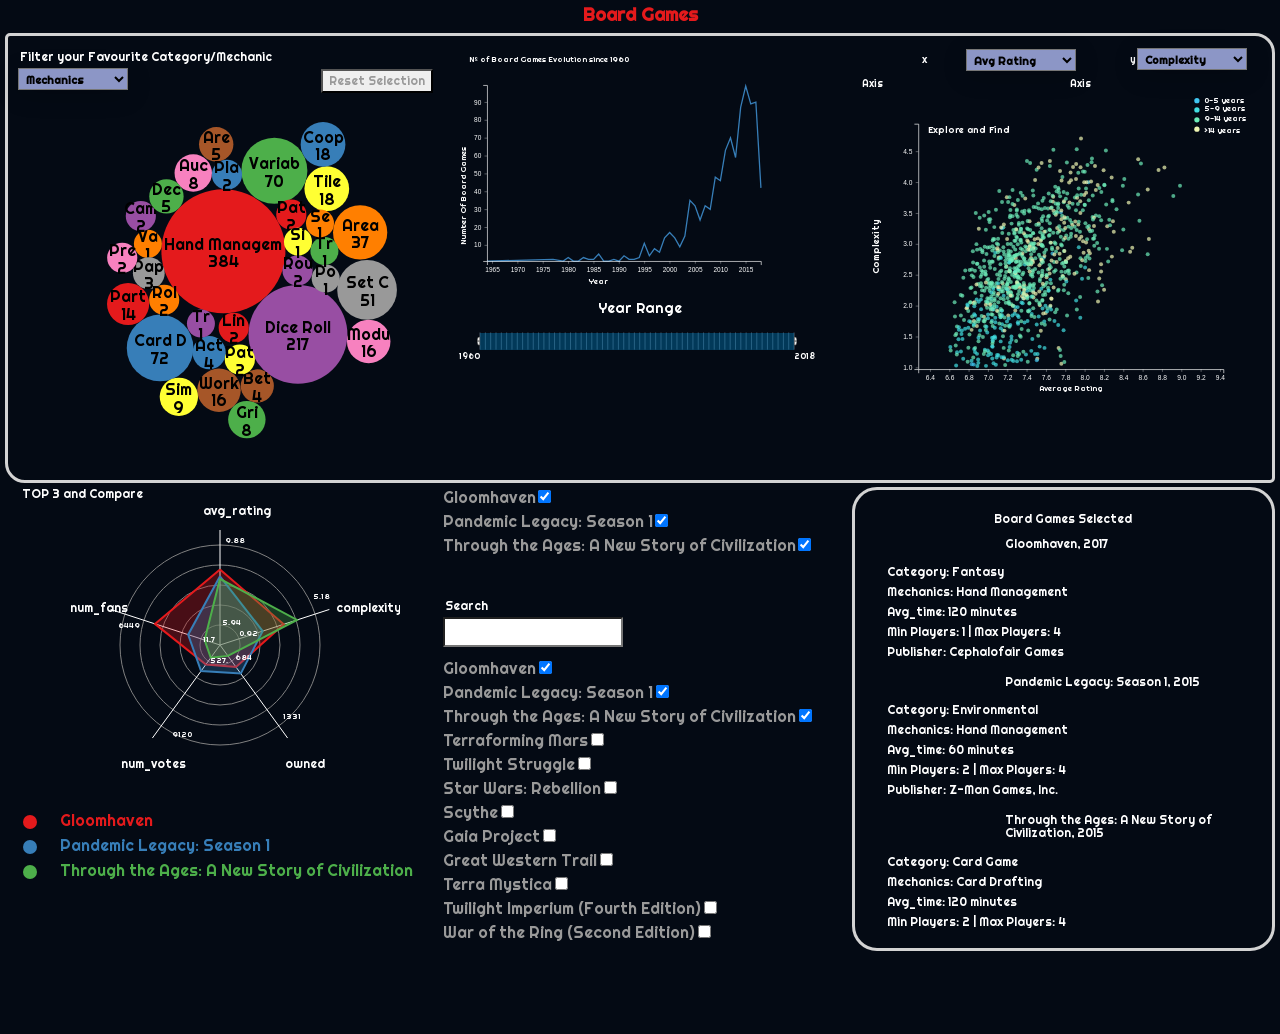
==== index.html @ 034e1475 "Add files via upload" ====
<!DOCTYPE html>
<html>

<head>
    <title>Board Games</title>
    <link rel="stylesheet" href="css/bootstrap.min.css">
    <link rel="stylesheet" href="css/jquery-ui.min.css">
    <link rel="stylesheet" href="css/styles.css">

    <style type="text/css">
        @font-face {
            font-family: myfont;
            src: url(font/Righteous-Regular.ttf) format("truetype");
        }
    </style>
</head>

<body>
   
    <div class="container-fluid">
        <div class="row">
            <div class="col-12">
                <span>
                    <h6>Board Games</h6>
                </span>
            </div>
        </div>
        <div class="row my-row">
            <div class="col-lg-4 col-md-8 col-sm-6">
                <div class="row">
                    <div>
                        <div style="color: white;"><p>Filter your Favourite Category/Mechanic</p></div>
                        <div style="float: left;" class="box">
                            <select id="mechs_cat">
                                <option selected value="top_mechanic_idx">Mechanics</option>
                                <option value="top_category_idx">Category</option>
                            </select>
                        </div>
                        <div style="float: right;" class="box">
                           <button>Reset Selection</button>
                        </div>
                    </div>
                </div>
                <div id="bubble"></div>
            </div>
            <div class="col-lg-4 col-md-2 col-sm-6">
                <div id="my_dataviz"></div>
                <div class="row">
                    <div class="col-lg-12 col-md-12 col-sm-12">

                        <h5>Year Range</h5>
                        <div id="eventhandler"></div>
                        <div id="scattervalues" style="display:none"></div>

                    </div>
                </div>
            </div>
            <div class="col-lg-4 col-md-3 col-sm-6">
                <div class="row">
                    <div class="col-lg-3 col-md-2 col-sm-6 col-xs-12 col-12">
                        <div>
                            <span style="margin-left: 60px;">x Axis</span>
                        </div>
                    </div>
                    
                    <div style="margin-top: 3px;" class="col-lg-3 col-md-10 col-sm-6 col-xs-12 col-12">
                        <div>
                            <div style="float: left; margin-right: 65px;" class="box">
                                <select id="var-selectx">
                                    <option selected value="weight">Complexity</option>
                                    <option value="owned">Onwned</option>
                                    <option selected value="avg_rating">Avg Rating</option>
                                    <option value="geek_rating">Geek Rating</option>
                                    <option value="num_fans">Nº of fans</option>
                                </select>
                            </div>
                        </div>
                    </div>
                    <div class="col-lg-3 col-md-10 col-sm-6 col-xs-12 col-12">
                        <div>
                            <span style="margin-left: 60px;">y Axis</span>
                        </div>
                    </div>
                    <div style="margin-top: 2px;" class="col-lg-3 col-md-10 col-sm-6 col-xs-12 col-12">
                        <div  class="box">
                            <select id="var-selecty">
                                <option selected value="avg_rating">Avg Rating</option>
                                <option value="geek_rating">Geek Rating</option>
                                <option value="num_fans">Nº of fans</option>
                                <option selected value="weight">Complexity</option>
                                <option value="owned">Onwned</option>
                            </select>
                        </div>
                    </div>
                </div>
                <div id="scatterchart"></div>
            </div>
        </div>
        <div class="row">
            <div class="col-lg-4 col-md-6 col-sm-6">
                <p>TOP 3 and Compare</p>
                <div id="radial-struc"></div>
            </div>
            <div class="col-lg-4 col-md-6 col-sm-6">
                <div style="margin-top: 3px;" id="checklist_games"></div>
                <div><svg height = "30"></svg></div>
                <p>Search</p>
                <input type="text" id="filterOn" />
                <div style="margin-top: 10px;" id="filteredList"></div>
                
            </div>
            <div class="col-lg-4 col-md-6 col-sm-6 my-col">
                <div class="selected-container">
                    <div class="selected-header">Board Games Selected</div>
                    <div class="selected-body"></div>
                </div>
            </div>
        </div>
    </div>

    
    <!--Imports-->
    <script src="lib/jquery.min.js"></script>
    <script src="lib/sweetalert2.all.min.js"></script>
    <script src="lib/tether.min.js"></script>
    <script src="lib/bootstrap.min.js"></script>
    <script src="lib/d3.js"></script>
    

    <!-- Custom JS -->
    <script src="js/scatterchart.js"></script>
    <script src="js/yearchart.js"></script>
    <script src="js/linechart.js"></script>
    <script src="js/bubbleChart.js"></script>
    <script src="js/radialChart.js"></script>
    <script src="js/main.js"></script>

</body>

</html>
---- css/styles.css ----
html,body {
  height:100%;
  width: 100%;
  font-family: myfont;
  background-color: #040a14;
  color: rgb(153, 153, 153);
}
.container-fluid{
  margin:5px;
}
.my-row {
  border: 3px solid lightgray;
  border-radius: 5px 20px 5px;
  padding: 10px;
  
}
h6{
	font-size: 18px;
  color:rgb(228, 26, 28);
  text-align: center;
  font-weight: bold;
}

span{
  font-size:10px;
  color: white;
}
button{
  text-align: center;
  font-size: 12px;
}

.box select{
  background: #8c96c6;
  color:black;
  padding:3px;
  font-weight: bold;
  width:110px;
  height: 22px;
  float: right;
  font-size:11px;
  box-shadow:0 5px 25px rgba(0,0,0,0.2);
  outline:none;
}
p{
  font-size:12px;
  margin:2px;
  color: white;
}

.axis .domain {
  stroke: white;
}
.axis .tick line {
  stroke: white;
  stroke-width: 0.5;
  stroke-dasharray: 4, 2;
  fill:white;
}
.tick text {
  fill:white;
  
}
h5{
  font-size:14px;
  color:white;
  text-align: center;
}
#eventhandler{
     margin: 0 auto;
}


#labelleft, #labelright {
  dominant-baseline:hanging;
}

#labelleft {
  text-anchor: end;
  font-size:20px;
}

rect.selection {
  stroke: none;
  fill: #00699d;
  fill-opacity: 0.5;
}
span{
  font-weight: 5px;
}

#labelright {
  text-anchor: start;
  font-size:20px;
}
.my-col {
  border: 3px solid lightgray;
  border-radius: 25px;
  padding: 20px;
  margin-top: 4px;
}

.selected-header {
  color: white;
  font-family: myfont;
  font-size: 12px;
  text-align: center;
}
.card {
  box-shadow: 0 4px 8px 0 rgba(0,0,0,0.2);
  transition: 0.3s;
  width: 40%;
}

.game-check-search{
  margin-left: 3px;
}
.game-check{
  margin-left:2px;
}
.selected-body {
  height: 400px;
  overflow-y: scroll;
  font-size: 0.6em;
  cursor: auto;
  height: 400px;
  text-align: auto;
  overflow-y: scroll;
}
img {
  padding: 7px; 
  width: 120px; 
  height:50px;
  float: left;
}

.selected-title {
  font-weight: bold;
  
}

.selected-element {
  margin: 0.5em;
  padding: 0.5em;
  font-size:10px;
  transition: background-color 200ms ease;
}
.selected-element:hover {
  background-color: #8c96c6;
}
.selected-element:hover p {
  color:black;
  font-size:12px;
}
.selected-element:hover .card-title {
  color:black;
  font-size:12px;
}

h2{
  font-size:12px;
  color:white;
  margin-left: 5px;
}

.line {
  fill: none;
  stroke-width: 2px;
}

.overlay {
  fill: none;
  pointer-events: all;
}

.focus circle {
  fill: #F1F3F3;
  stroke: #777;
  stroke-width: 3px;
}
  
.hover-line {
  stroke: #777;
  stroke-width: 2px;
  stroke-dasharray: 3,3;
}

div.tooltip {
  line-height: 1;
  font-weight: bold;
  padding: 12px;
  background: rgba(0, 0, 0, 0.8);
  color: #fff;
  border-radius: 2px;
  pointer-events: none;
}
#div_checks {
  height: auto;
  overflow-y: scroll;
  cursor: auto;
  text-align: auto;
  
}
#filteredList {
  height: 290px;
  overflow-y: scroll;
  cursor: auto;
  text-align: auto;
  
}
#radial-struc{
  height: 500px;
}
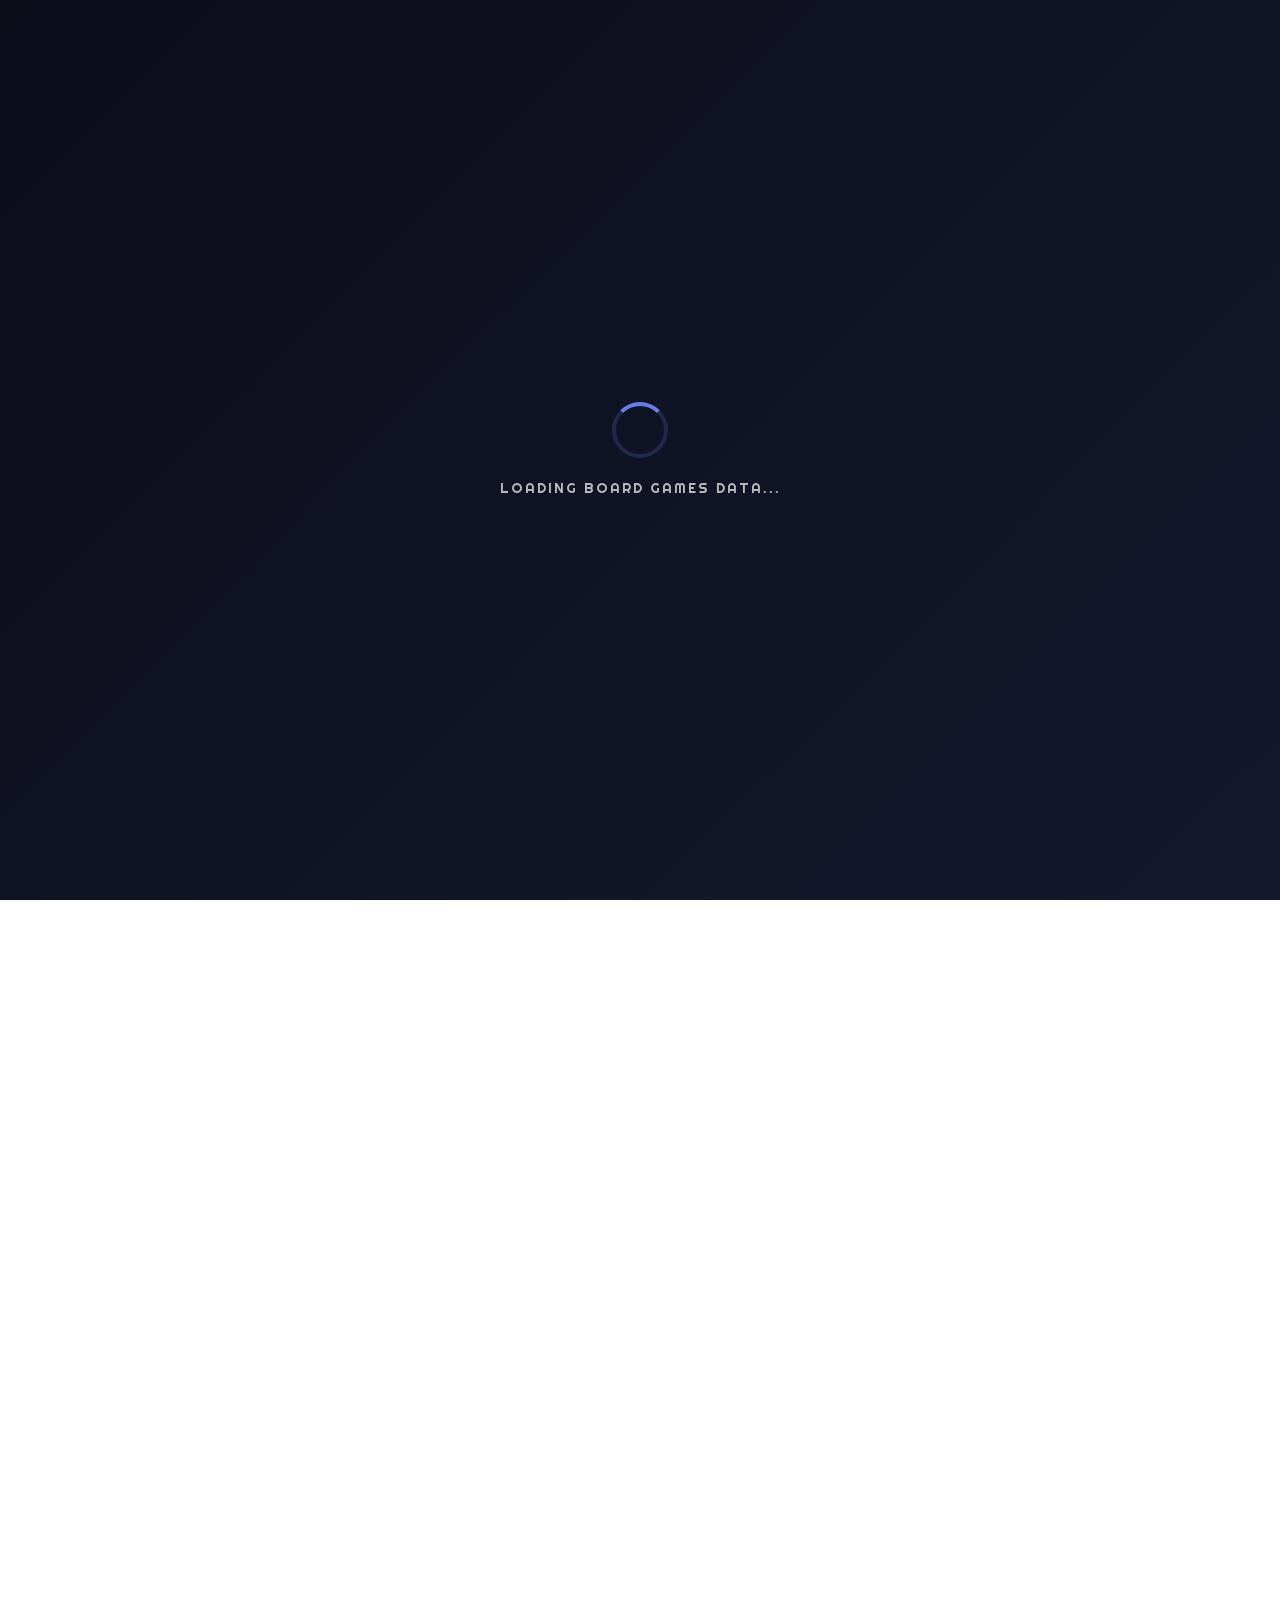
==== commit dbabc573: "New enhanced visual code" ====
--- a/index.html
+++ b/index.html
@@ -1,8 +1,10 @@
 <!DOCTYPE html>
-<html>
+<html lang="en">
 
 <head>
-    <title>Board Games</title>
+    <meta charset="UTF-8">
+    <meta name="viewport" content="width=device-width, initial-scale=1.0">
+    <title>Board Games Explorer</title>
     <link rel="stylesheet" href="css/bootstrap.min.css">
     <link rel="stylesheet" href="css/jquery-ui.min.css">
     <link rel="stylesheet" href="css/styles.css">
@@ -16,116 +18,147 @@
 </head>
 
 <body>
-   
-    <div class="container-fluid">
-        <div class="row">
-            <div class="col-12">
-                <span>
-                    <h6>Board Games</h6>
-                </span>
-            </div>
+
+    <!-- Loading Overlay -->
+    <div id="loading-overlay">
+        <div class="loader-content">
+            <div class="loader-spinner"></div>
+            <p class="loader-text">Loading Board Games Data...</p>
         </div>
-        <div class="row my-row">
-            <div class="col-lg-4 col-md-8 col-sm-6">
-                <div class="row">
-                    <div>
-                        <div style="color: white;"><p>Filter your Favourite Category/Mechanic</p></div>
-                        <div style="float: left;" class="box">
+    </div>
+
+    <div class="container-fluid page-wrapper">
+
+        <!-- Page Header -->
+        <header class="page-header">
+            <h1 class="page-title">Board Games</h1>
+            <p class="page-subtitle">Interactive Data Explorer &mdash; Mechanics, Categories &amp; Trends</p>
+        </header>
+
+        <!-- Row 1: Bubble · Line · Scatter -->
+        <div class="row panel-row">
+
+            <!-- Bubble Chart Panel -->
+            <div class="col-lg-4 col-md-12 chart-panel">
+                <div class="panel-header">
+                    <span class="panel-icon">&#9679;</span>
+                    <h2 class="panel-title">Mechanics &amp; Categories</h2>
+                </div>
+                <div class="controls-bar">
+                    <div class="control-group">
+                        <label class="control-label" for="mechs_cat">Filter by</label>
+                        <div class="box">
                             <select id="mechs_cat">
                                 <option selected value="top_mechanic_idx">Mechanics</option>
                                 <option value="top_category_idx">Category</option>
                             </select>
                         </div>
-                        <div style="float: right;" class="box">
-                           <button>Reset Selection</button>
-                        </div>
                     </div>
+                    <button id="reset-btn" class="btn-reset" title="Clear all selections">
+                        &#8634; Reset
+                    </button>
                 </div>
                 <div id="bubble"></div>
             </div>
-            <div class="col-lg-4 col-md-2 col-sm-6">
+
+            <!-- Line Chart Panel -->
+            <div class="col-lg-4 col-md-12 chart-panel">
+                <div class="panel-header">
+                    <span class="panel-icon">&#128200;</span>
+                    <h2 class="panel-title">N&#xBA; of Board Games Published Since 1960</h2>
+                </div>
                 <div id="my_dataviz"></div>
-                <div class="row">
-                    <div class="col-lg-12 col-md-12 col-sm-12">
-
-                        <h5>Year Range</h5>
-                        <div id="eventhandler"></div>
-                        <div id="scattervalues" style="display:none"></div>
-
-                    </div>
+                <div class="year-range-section">
+                    <h3 class="section-label">Year Range</h3>
+                    <div id="eventhandler"></div>
+                    <div id="scattervalues" style="display:none"></div>
                 </div>
             </div>
-            <div class="col-lg-4 col-md-3 col-sm-6">
-                <div class="row">
-                    <div class="col-lg-3 col-md-2 col-sm-6 col-xs-12 col-12">
-                        <div>
-                            <span style="margin-left: 60px;">x Axis</span>
+
+            <!-- Scatter Chart Panel -->
+            <div class="col-lg-4 col-md-12 chart-panel">
+                <div class="panel-header">
+                    <span class="panel-icon">&#11835;</span>
+                    <h2 class="panel-title">Explore &amp; Find</h2>
+                </div>
+                <div class="axis-controls">
+                    <div class="axis-control-group">
+                        <label class="axis-label" for="var-selectx">x Axis</label>
+                        <div class="box">
+                            <select id="var-selectx">
+                                <option selected value="weight">Complexity</option>
+                                <option value="owned">Owned</option>
+                                <option value="avg_rating">Avg Rating</option>
+                                <option value="geek_rating">Geek Rating</option>
+                                <option value="num_fans">N&#xBA; of Fans</option>
+                            </select>
                         </div>
                     </div>
-                    
-                    <div style="margin-top: 3px;" class="col-lg-3 col-md-10 col-sm-6 col-xs-12 col-12">
-                        <div>
-                            <div style="float: left; margin-right: 65px;" class="box">
-                                <select id="var-selectx">
-                                    <option selected value="weight">Complexity</option>
-                                    <option value="owned">Onwned</option>
-                                    <option selected value="avg_rating">Avg Rating</option>
-                                    <option value="geek_rating">Geek Rating</option>
-                                    <option value="num_fans">Nº of fans</option>
-                                </select>
-                            </div>
-                        </div>
-                    </div>
-                    <div class="col-lg-3 col-md-10 col-sm-6 col-xs-12 col-12">
-                        <div>
-                            <span style="margin-left: 60px;">y Axis</span>
-                        </div>
-                    </div>
-                    <div style="margin-top: 2px;" class="col-lg-3 col-md-10 col-sm-6 col-xs-12 col-12">
-                        <div  class="box">
+                    <div class="axis-control-group">
+                        <label class="axis-label" for="var-selecty">y Axis</label>
+                        <div class="box">
                             <select id="var-selecty">
                                 <option selected value="avg_rating">Avg Rating</option>
                                 <option value="geek_rating">Geek Rating</option>
-                                <option value="num_fans">Nº of fans</option>
-                                <option selected value="weight">Complexity</option>
-                                <option value="owned">Onwned</option>
+                                <option value="num_fans">N&#xBA; of Fans</option>
+                                <option value="weight">Complexity</option>
+                                <option value="owned">Owned</option>
                             </select>
                         </div>
                     </div>
                 </div>
                 <div id="scatterchart"></div>
             </div>
+
         </div>
-        <div class="row">
-            <div class="col-lg-4 col-md-6 col-sm-6">
-                <p>TOP 3 and Compare</p>
+
+        <!-- Row 2: Radial · Search/Checklist · Selected -->
+        <div class="row panel-row">
+
+            <!-- Radial Chart Panel -->
+            <div class="col-lg-4 col-md-12 chart-panel">
+                <div class="panel-header">
+                    <span class="panel-icon">&#9673;</span>
+                    <h2 class="panel-title">Top 3 &amp; Compare</h2>
+                </div>
                 <div id="radial-struc"></div>
             </div>
-            <div class="col-lg-4 col-md-6 col-sm-6">
-                <div style="margin-top: 3px;" id="checklist_games"></div>
-                <div><svg height = "30"></svg></div>
-                <p>Search</p>
-                <input type="text" id="filterOn" />
-                <div style="margin-top: 10px;" id="filteredList"></div>
-                
+
+            <!-- Search / Checklist Panel -->
+            <div class="col-lg-4 col-md-12 chart-panel">
+                <div class="panel-header">
+                    <span class="panel-icon">&#9776;</span>
+                    <h2 class="panel-title">Game List</h2>
+                </div>
+                <div id="checklist_games"></div>
+                <div><svg height="10"></svg></div>
+                <div class="search-wrapper">
+                    <span class="search-icon">&#128269;</span>
+                    <input type="text" id="filterOn" placeholder="Search a game..." autocomplete="off" />
+                </div>
+                <div id="filteredList"></div>
             </div>
-            <div class="col-lg-4 col-md-6 col-sm-6 my-col">
+
+            <!-- Selected Games Panel -->
+            <div class="col-lg-4 col-md-12 chart-panel selected-panel">
                 <div class="selected-container">
-                    <div class="selected-header">Board Games Selected</div>
+                    <div class="selected-header">
+                        <span>&#9733;</span> Board Games Selected
+                    </div>
                     <div class="selected-body"></div>
                 </div>
             </div>
+
         </div>
+
     </div>
 
-    
     <!--Imports-->
     <script src="lib/jquery.min.js"></script>
     <script src="lib/sweetalert2.all.min.js"></script>
     <script src="lib/tether.min.js"></script>
     <script src="lib/bootstrap.min.js"></script>
     <script src="lib/d3.js"></script>
-    
 
     <!-- Custom JS -->
     <script src="js/scatterchart.js"></script>
@@ -137,4 +170,4 @@
 
 </body>
 
-</html>+</html>
--- a/css/styles.css
+++ b/css/styles.css
@@ -1,171 +1,608 @@
-html,body {
-  height:100%;
+/* ============================================================
+   BASE
+   ============================================================ */
+*, *::before, *::after {
+  box-sizing: border-box;
+}
+
+html, body {
+  height: 100%;
   width: 100%;
-  font-family: myfont;
-  background-color: #040a14;
-  color: rgb(153, 153, 153);
-}
-.container-fluid{
-  margin:5px;
-}
-.my-row {
-  border: 3px solid lightgray;
-  border-radius: 5px 20px 5px;
-  padding: 10px;
-  
-}
-h6{
-	font-size: 18px;
-  color:rgb(228, 26, 28);
+  font-family: myfont, sans-serif;
+  background: linear-gradient(135deg, #0d0d1a 0%, #12192e 50%, #0b2444 100%);
+  background-attachment: fixed;
+  color: rgba(200, 200, 220, 0.9);
+  overflow-x: hidden;
+}
+
+/* ============================================================
+   LOADING OVERLAY
+   ============================================================ */
+#loading-overlay {
+  position: fixed;
+  inset: 0;
+  z-index: 9999;
+  background: linear-gradient(135deg, #0d0d1a 0%, #12192e 100%);
+  display: flex;
+  align-items: center;
+  justify-content: center;
+  transition: opacity 0.6s ease, visibility 0.6s ease;
+}
+
+#loading-overlay.hidden {
+  opacity: 0;
+  visibility: hidden;
+}
+
+.loader-content {
   text-align: center;
-  font-weight: bold;
-}
-
-span{
-  font-size:10px;
-  color: white;
-}
-button{
+}
+
+.loader-spinner {
+  width: 56px;
+  height: 56px;
+  border: 4px solid rgba(102, 126, 234, 0.2);
+  border-top-color: #667eea;
+  border-radius: 50%;
+  margin: 0 auto 20px;
+  animation: spin 0.9s linear infinite;
+}
+
+@keyframes spin {
+  to { transform: rotate(360deg); }
+}
+
+.loader-text {
+  color: rgba(255, 255, 255, 0.7);
+  font-size: 14px;
+  letter-spacing: 2px;
+  text-transform: uppercase;
+  margin: 0;
+}
+
+/* ============================================================
+   PAGE WRAPPER & FADE-IN
+   ============================================================ */
+.page-wrapper {
+  padding: 16px 20px 32px;
+  animation: fadeInPage 0.9s ease both;
+}
+
+@keyframes fadeInPage {
+  from { opacity: 0; transform: translateY(24px); }
+  to   { opacity: 1; transform: translateY(0); }
+}
+
+/* ============================================================
+   PAGE HEADER
+   ============================================================ */
+.page-header {
+  text-align: center;
+  padding: 28px 0 20px;
+}
+
+.page-title {
+  font-family: myfont, sans-serif;
+  font-size: 52px;
+  font-weight: bold;
+  text-transform: uppercase;
+  letter-spacing: 6px;
+  margin: 0 0 6px;
+  background: linear-gradient(135deg, #667eea 0%, #a78bfa 50%, #f093fb 100%);
+  -webkit-background-clip: text;
+  -webkit-text-fill-color: transparent;
+  background-clip: text;
+  animation: titleGlow 3s ease-in-out infinite alternate;
+}
+
+@keyframes titleGlow {
+  from { filter: drop-shadow(0 0 12px rgba(102, 126, 234, 0.5)); }
+  to   { filter: drop-shadow(0 0 28px rgba(167, 139, 250, 0.8)); }
+}
+
+.page-subtitle {
+  font-size: 13px;
+  color: rgba(180, 180, 210, 0.6);
+  letter-spacing: 3px;
+  text-transform: uppercase;
+  margin: 0;
+}
+
+/* ============================================================
+   PANEL ROW
+   ============================================================ */
+.panel-row {
+  margin-bottom: 20px;
+  align-items: stretch;
+}
+
+/* ============================================================
+   CHART PANEL (replaces my-row / my-col inline styles)
+   ============================================================ */
+.chart-panel {
+  background: rgba(255, 255, 255, 0.025);
+  border: 1px solid rgba(255, 255, 255, 0.08);
+  border-radius: 18px;
+  padding: 20px 18px;
+  margin: 6px;
+  backdrop-filter: blur(12px);
+  box-shadow: 0 8px 32px rgba(0, 0, 0, 0.35);
+  transition: box-shadow 0.35s ease, border-color 0.35s ease;
+}
+
+.chart-panel:hover {
+  box-shadow: 0 14px 48px rgba(0, 0, 0, 0.5), 0 0 0 1px rgba(102, 126, 234, 0.25);
+  border-color: rgba(102, 126, 234, 0.25);
+}
+
+/* ============================================================
+   PANEL HEADER
+   ============================================================ */
+.panel-header {
+  display: flex;
+  align-items: center;
+  gap: 10px;
+  margin-bottom: 14px;
+  padding-bottom: 12px;
+  border-bottom: 1px solid rgba(255, 255, 255, 0.07);
+}
+
+.panel-icon {
+  font-size: 16px;
+  opacity: 0.7;
+}
+
+.panel-title {
+  font-family: myfont, sans-serif;
+  font-size: 13px;
+  font-weight: bold;
+  text-transform: uppercase;
+  letter-spacing: 2px;
+  margin: 0;
+  background: linear-gradient(135deg, #667eea 0%, #a78bfa 100%);
+  -webkit-background-clip: text;
+  -webkit-text-fill-color: transparent;
+  background-clip: text;
+}
+
+/* ============================================================
+   CONTROLS BAR (bubble chart top controls)
+   ============================================================ */
+.controls-bar {
+  display: flex;
+  align-items: center;
+  justify-content: space-between;
+  gap: 12px;
+  margin-bottom: 14px;
+  flex-wrap: wrap;
+}
+
+.control-group {
+  display: flex;
+  align-items: center;
+  gap: 10px;
+}
+
+.control-label {
+  font-size: 11px;
+  color: rgba(255, 255, 255, 0.5);
+  text-transform: uppercase;
+  letter-spacing: 1px;
+  margin: 0;
+  white-space: nowrap;
+}
+
+/* ============================================================
+   AXIS CONTROLS (scatter chart)
+   ============================================================ */
+.axis-controls {
+  display: flex;
+  align-items: center;
+  gap: 16px;
+  flex-wrap: wrap;
+  margin-bottom: 10px;
+}
+
+.axis-control-group {
+  display: flex;
+  align-items: center;
+  gap: 8px;
+  flex: 1;
+  min-width: 140px;
+}
+
+.axis-label {
+  font-size: 11px;
+  color: rgba(255, 255, 255, 0.5);
+  text-transform: uppercase;
+  letter-spacing: 1px;
+  margin: 0;
+  white-space: nowrap;
+}
+
+/* ============================================================
+   YEAR RANGE SECTION
+   ============================================================ */
+.year-range-section {
+  margin-top: 10px;
+}
+
+.section-label {
+  font-size: 12px;
+  font-weight: bold;
+  color: rgba(255, 255, 255, 0.7);
+  text-transform: uppercase;
+  letter-spacing: 2px;
+  text-align: center;
+  margin: 10px 0 8px;
+}
+
+/* ============================================================
+   SELECT / DROPDOWN
+   ============================================================ */
+.box {
+  flex: 1;
+}
+
+.box select {
+  width: 100%;
+  background: linear-gradient(135deg, rgba(102, 126, 234, 0.75) 0%, rgba(118, 75, 162, 0.75) 100%);
+  color: white;
+  padding: 7px 12px;
+  font-family: myfont, sans-serif;
+  font-weight: bold;
+  font-size: 11px;
+  border: 1px solid rgba(255, 255, 255, 0.2);
+  border-radius: 8px;
+  box-shadow: 0 4px 12px rgba(0, 0, 0, 0.25);
+  outline: none;
+  cursor: pointer;
+  transition: border-color 0.25s ease, box-shadow 0.25s ease;
+  appearance: none;
+  -webkit-appearance: none;
+  background-image: url("data:image/svg+xml,%3Csvg xmlns='http://www.w3.org/2000/svg' width='12' height='8' viewBox='0 0 12 8'%3E%3Cpath d='M1 1l5 5 5-5' stroke='rgba(255,255,255,0.7)' stroke-width='1.5' fill='none' stroke-linecap='round'/%3E%3C/svg%3E");
+  background-repeat: no-repeat;
+  background-position: right 10px center;
+  padding-right: 28px;
+}
+
+.box select:hover {
+  border-color: rgba(255, 255, 255, 0.4);
+  box-shadow: 0 6px 20px rgba(102, 126, 234, 0.45);
+}
+
+.box select:focus {
+  border-color: #f093fb;
+  box-shadow: 0 0 0 3px rgba(240, 147, 251, 0.25);
+}
+
+/* ============================================================
+   RESET BUTTON
+   ============================================================ */
+.btn-reset {
+  font-family: myfont, sans-serif;
+  font-size: 11px;
+  font-weight: bold;
+  background: rgba(255, 255, 255, 0.07);
+  color: rgba(255, 255, 255, 0.8);
+  border: 1px solid rgba(255, 255, 255, 0.15);
+  border-radius: 8px;
+  padding: 7px 16px;
+  cursor: pointer;
+  text-transform: uppercase;
+  letter-spacing: 1px;
+  transition: all 0.25s ease;
+  white-space: nowrap;
+}
+
+.btn-reset:hover {
+  background: linear-gradient(135deg, rgba(102, 126, 234, 0.5) 0%, rgba(118, 75, 162, 0.5) 100%);
+  border-color: rgba(102, 126, 234, 0.6);
+  color: white;
+  box-shadow: 0 4px 16px rgba(102, 126, 234, 0.35);
+}
+
+.btn-reset:active {
+  transform: scale(0.97);
+}
+
+/* Keep legacy button styles for any other buttons */
+button {
   text-align: center;
   font-size: 12px;
-}
-
-.box select{
-  background: #8c96c6;
-  color:black;
-  padding:3px;
-  font-weight: bold;
-  width:110px;
-  height: 22px;
-  float: right;
-  font-size:11px;
-  box-shadow:0 5px 25px rgba(0,0,0,0.2);
-  outline:none;
-}
-p{
-  font-size:12px;
-  margin:2px;
-  color: white;
+  background: linear-gradient(135deg, #667eea 0%, #764ba2 100%);
+  color: white;
+  border: none;
+  border-radius: 8px;
+  padding: 8px 20px;
+  font-weight: bold;
+  cursor: pointer;
+  transition: all 0.3s ease;
+  box-shadow: 0 4px 15px rgba(102, 126, 234, 0.4);
+  text-transform: uppercase;
+  letter-spacing: 1px;
+}
+
+button:hover {
+  transform: translateY(-2px);
+  box-shadow: 0 6px 25px rgba(102, 126, 234, 0.6);
+}
+
+button:active {
+  transform: translateY(0);
+}
+
+/* ============================================================
+   SEARCH
+   ============================================================ */
+.search-wrapper {
+  position: relative;
+  margin: 6px 0 10px;
+}
+
+.search-icon {
+  position: absolute;
+  left: 12px;
+  top: 50%;
+  transform: translateY(-50%);
+  font-size: 14px;
+  opacity: 0.5;
+  pointer-events: none;
+}
+
+input[type="text"] {
+  width: 100%;
+  padding: 10px 16px 10px 36px;
+  border: 1.5px solid rgba(102, 126, 234, 0.3);
+  border-radius: 10px;
+  background: rgba(255, 255, 255, 0.05);
+  color: white;
+  font-family: myfont, sans-serif;
+  font-size: 13px;
+  font-weight: 500;
+  transition: border-color 0.25s ease, box-shadow 0.25s ease, background 0.25s ease;
+  outline: none;
+  box-shadow: 0 4px 12px rgba(0, 0, 0, 0.2);
+}
+
+input[type="text"]:focus {
+  border-color: #667eea;
+  background: rgba(255, 255, 255, 0.09);
+  box-shadow: 0 0 0 3px rgba(102, 126, 234, 0.2), 0 6px 20px rgba(102, 126, 234, 0.3);
+}
+
+input[type="text"]::placeholder {
+  color: rgba(255, 255, 255, 0.35);
+}
+
+/* ============================================================
+   FILTERED LIST & CHECKLIST
+   ============================================================ */
+#filteredList,
+#div_checks {
+  background: rgba(255, 255, 255, 0.025);
+  border: 1px solid rgba(255, 255, 255, 0.08);
+  border-radius: 10px;
+  padding: 8px;
+  box-shadow: inset 0 2px 8px rgba(0, 0, 0, 0.25);
+}
+
+#filteredList {
+  height: 270px;
+  overflow-y: scroll;
+}
+
+#div_checks {
+  height: auto;
+  overflow-y: scroll;
+}
+
+/* ============================================================
+   SELECTED GAMES PANEL
+   ============================================================ */
+.selected-panel {
+  background: linear-gradient(135deg, rgba(102, 126, 234, 0.08) 0%, rgba(118, 75, 162, 0.08) 100%);
+  border-color: rgba(102, 126, 234, 0.3);
+}
+
+.selected-container {
+  height: 100%;
+}
+
+.selected-header {
+  color: white;
+  font-family: myfont, sans-serif;
+  font-size: 13px;
+  text-align: center;
+  font-weight: bold;
+  text-transform: uppercase;
+  letter-spacing: 2px;
+  margin-bottom: 14px;
+  padding: 10px 14px;
+  background: linear-gradient(135deg, #667eea 0%, #764ba2 100%);
+  border-radius: 10px;
+  box-shadow: 0 4px 14px rgba(102, 126, 234, 0.4);
+}
+
+.selected-body {
+  height: 420px;
+  overflow-y: scroll;
+  padding: 6px 4px;
+}
+
+/* ============================================================
+   SELECTED ELEMENT CARDS
+   ============================================================ */
+.selected-element {
+  margin: 6px 4px;
+  padding: 10px 12px;
+  font-size: 11px;
+  background: rgba(255, 255, 255, 0.03);
+  border: 1px solid rgba(255, 255, 255, 0.09);
+  border-radius: 12px;
+  transition: all 0.3s ease;
+  cursor: pointer;
+  backdrop-filter: blur(5px);
+  box-shadow: 0 3px 10px rgba(0, 0, 0, 0.2);
+}
+
+.selected-element:hover {
+  background: linear-gradient(135deg, rgba(102, 126, 234, 0.25) 0%, rgba(118, 75, 162, 0.25) 100%);
+  transform: translateX(4px);
+  box-shadow: 0 6px 20px rgba(102, 126, 234, 0.4);
+  border-color: rgba(102, 126, 234, 0.5);
+}
+
+.selected-element:hover p {
+  color: white;
+}
+
+.selected-element:hover .card-title,
+.selected-element:hover .selected-title {
+  color: white;
+}
+
+.selected-title {
+  font-weight: bold;
+  background: linear-gradient(135deg, #667eea 0%, #a78bfa 100%);
+  -webkit-background-clip: text;
+  -webkit-text-fill-color: transparent;
+  background-clip: text;
+  font-size: 13px;
+}
+
+/* ============================================================
+   CARD (game cards in selected list)
+   ============================================================ */
+.card {
+  background: rgba(255, 255, 255, 0.04);
+  border: 1px solid rgba(255, 255, 255, 0.09);
+  border-radius: 12px;
+  box-shadow: 0 6px 18px rgba(0, 0, 0, 0.25);
+  transition: all 0.35s ease;
+  width: 42%;
+  backdrop-filter: blur(10px);
+}
+
+.card:hover {
+  transform: translateY(-4px) scale(1.02);
+  box-shadow: 0 14px 32px rgba(102, 126, 234, 0.4);
+  border-color: rgba(102, 126, 234, 0.5);
+}
+
+img {
+  padding: 7px;
+  width: 120px;
+  height: 50px;
+  float: left;
+}
+
+/* ============================================================
+   TYPOGRAPHY HELPERS
+   ============================================================ */
+h2 {
+  font-size: 14px;
+  color: white;
+  margin-left: 4px;
+  font-weight: bold;
+  background: linear-gradient(135deg, #667eea 0%, #764ba2 100%);
+  -webkit-background-clip: text;
+  -webkit-text-fill-color: transparent;
+  background-clip: text;
+}
+
+h5 {
+  font-size: 14px;
+  color: white;
+  text-align: center;
+  font-weight: bold;
+  text-transform: uppercase;
+  letter-spacing: 2px;
+  margin: 10px 0;
+  background: linear-gradient(135deg, #667eea 0%, #764ba2 100%);
+  -webkit-background-clip: text;
+  -webkit-text-fill-color: transparent;
+  background-clip: text;
+}
+
+p {
+  font-size: 13px;
+  margin: 4px 2px;
+  color: rgba(255, 255, 255, 0.85);
+  font-weight: 500;
+}
+
+span {
+  font-size: 13px;
+  color: rgba(255, 255, 255, 0.9);
+  font-weight: 500;
+}
+
+/* ============================================================
+   CUSTOM SCROLLBARS
+   ============================================================ */
+.selected-body::-webkit-scrollbar,
+#filteredList::-webkit-scrollbar,
+#div_checks::-webkit-scrollbar {
+  width: 6px;
+}
+
+.selected-body::-webkit-scrollbar-track,
+#filteredList::-webkit-scrollbar-track,
+#div_checks::-webkit-scrollbar-track {
+  background: rgba(0, 0, 0, 0.2);
+  border-radius: 10px;
+}
+
+.selected-body::-webkit-scrollbar-thumb,
+#filteredList::-webkit-scrollbar-thumb,
+#div_checks::-webkit-scrollbar-thumb {
+  background: linear-gradient(135deg, #667eea 0%, #764ba2 100%);
+  border-radius: 10px;
+}
+
+.selected-body::-webkit-scrollbar-thumb:hover,
+#filteredList::-webkit-scrollbar-thumb:hover,
+#div_checks::-webkit-scrollbar-thumb:hover {
+  background: linear-gradient(135deg, #764ba2 0%, #f093fb 100%);
+}
+
+/* ============================================================
+   D3 / SVG CHART ELEMENTS
+   ============================================================ */
+svg {
+  filter: drop-shadow(0 4px 10px rgba(0, 0, 0, 0.25));
 }
 
 .axis .domain {
-  stroke: white;
-}
+  stroke: rgba(255, 255, 255, 0.6);
+  stroke-width: 1.5px;
+}
+
 .axis .tick line {
-  stroke: white;
-  stroke-width: 0.5;
-  stroke-dasharray: 4, 2;
-  fill:white;
-}
+  stroke: rgba(255, 255, 255, 0.2);
+  stroke-dasharray: 4, 3;
+  fill: none;
+}
+
 .tick text {
-  fill:white;
-  
-}
-h5{
-  font-size:14px;
-  color:white;
-  text-align: center;
-}
-#eventhandler{
-     margin: 0 auto;
-}
-
-
-#labelleft, #labelright {
-  dominant-baseline:hanging;
-}
-
-#labelleft {
-  text-anchor: end;
-  font-size:20px;
-}
-
-rect.selection {
-  stroke: none;
-  fill: #00699d;
-  fill-opacity: 0.5;
-}
-span{
-  font-weight: 5px;
-}
-
-#labelright {
-  text-anchor: start;
-  font-size:20px;
-}
-.my-col {
-  border: 3px solid lightgray;
-  border-radius: 25px;
-  padding: 20px;
-  margin-top: 4px;
-}
-
-.selected-header {
-  color: white;
-  font-family: myfont;
-  font-size: 12px;
-  text-align: center;
-}
-.card {
-  box-shadow: 0 4px 8px 0 rgba(0,0,0,0.2);
-  transition: 0.3s;
-  width: 40%;
-}
-
-.game-check-search{
-  margin-left: 3px;
-}
-.game-check{
-  margin-left:2px;
-}
-.selected-body {
-  height: 400px;
-  overflow-y: scroll;
-  font-size: 0.6em;
-  cursor: auto;
-  height: 400px;
-  text-align: auto;
-  overflow-y: scroll;
-}
-img {
-  padding: 7px; 
-  width: 120px; 
-  height:50px;
-  float: left;
-}
-
-.selected-title {
-  font-weight: bold;
-  
-}
-
-.selected-element {
-  margin: 0.5em;
-  padding: 0.5em;
-  font-size:10px;
-  transition: background-color 200ms ease;
-}
-.selected-element:hover {
-  background-color: #8c96c6;
-}
-.selected-element:hover p {
-  color:black;
-  font-size:12px;
-}
-.selected-element:hover .card-title {
-  color:black;
-  font-size:12px;
-}
-
-h2{
-  font-size:12px;
-  color:white;
-  margin-left: 5px;
+  fill: rgba(255, 255, 255, 0.8);
+  font-size: 11px;
+  font-weight: 500;
+}
+
+circle {
+  transition: all 0.25s ease;
+}
+
+circle:hover {
+  filter: drop-shadow(0 0 10px rgba(102, 126, 234, 0.8));
 }
 
 .line {
   fill: none;
   stroke-width: 2px;
+  filter: drop-shadow(0 2px 4px rgba(0, 0, 0, 0.3));
 }
 
 .overlay {
@@ -174,42 +611,76 @@
 }
 
 .focus circle {
-  fill: #F1F3F3;
-  stroke: #777;
+  fill: #667eea;
+  stroke: #f093fb;
   stroke-width: 3px;
-}
-  
+  filter: drop-shadow(0 0 8px rgba(102, 126, 234, 0.8));
+}
+
 .hover-line {
-  stroke: #777;
+  stroke: rgba(102, 126, 234, 0.6);
   stroke-width: 2px;
-  stroke-dasharray: 3,3;
-}
-
+  stroke-dasharray: 5, 4;
+}
+
+rect.selection {
+  stroke: rgba(102, 126, 234, 0.8);
+  stroke-width: 2px;
+  fill: rgba(102, 126, 234, 0.25);
+  fill-opacity: 0.5;
+}
+
+/* ============================================================
+   TOOLTIP
+   ============================================================ */
 div.tooltip {
-  line-height: 1;
-  font-weight: bold;
-  padding: 12px;
-  background: rgba(0, 0, 0, 0.8);
+  line-height: 1.5;
+  font-weight: bold;
+  padding: 12px 18px;
+  background: linear-gradient(135deg, rgba(15, 15, 35, 0.97) 0%, rgba(30, 20, 60, 0.97) 100%);
   color: #fff;
-  border-radius: 2px;
+  border-radius: 12px;
   pointer-events: none;
-}
-#div_checks {
-  height: auto;
-  overflow-y: scroll;
-  cursor: auto;
-  text-align: auto;
-  
-}
-#filteredList {
-  height: 290px;
-  overflow-y: scroll;
-  cursor: auto;
-  text-align: auto;
-  
-}
-#radial-struc{
+  box-shadow: 0 8px 30px rgba(0, 0, 0, 0.6), 0 0 0 1px rgba(102, 126, 234, 0.4);
+  border: 1px solid rgba(102, 126, 234, 0.35);
+  backdrop-filter: blur(12px);
+  font-size: 12px;
+  animation: tooltipIn 0.2s ease;
+}
+
+@keyframes tooltipIn {
+  from { opacity: 0; transform: translateY(6px) scale(0.97); }
+  to   { opacity: 1; transform: translateY(0) scale(1); }
+}
+
+/* ============================================================
+   MISC
+   ============================================================ */
+#eventhandler {
+  margin: 0 auto;
+}
+
+#radial-struc {
+  font-size: 12px;
   height: 500px;
 }
 
-
+#labelleft {
+  dominant-baseline: hanging;
+  text-anchor: end;
+  font-size: 18px;
+}
+
+#labelright {
+  dominant-baseline: hanging;
+  text-anchor: start;
+  font-size: 18px;
+}
+
+.game-check-search {
+  margin-left: 3px;
+}
+
+.game-check {
+  margin-left: 2px;
+}
